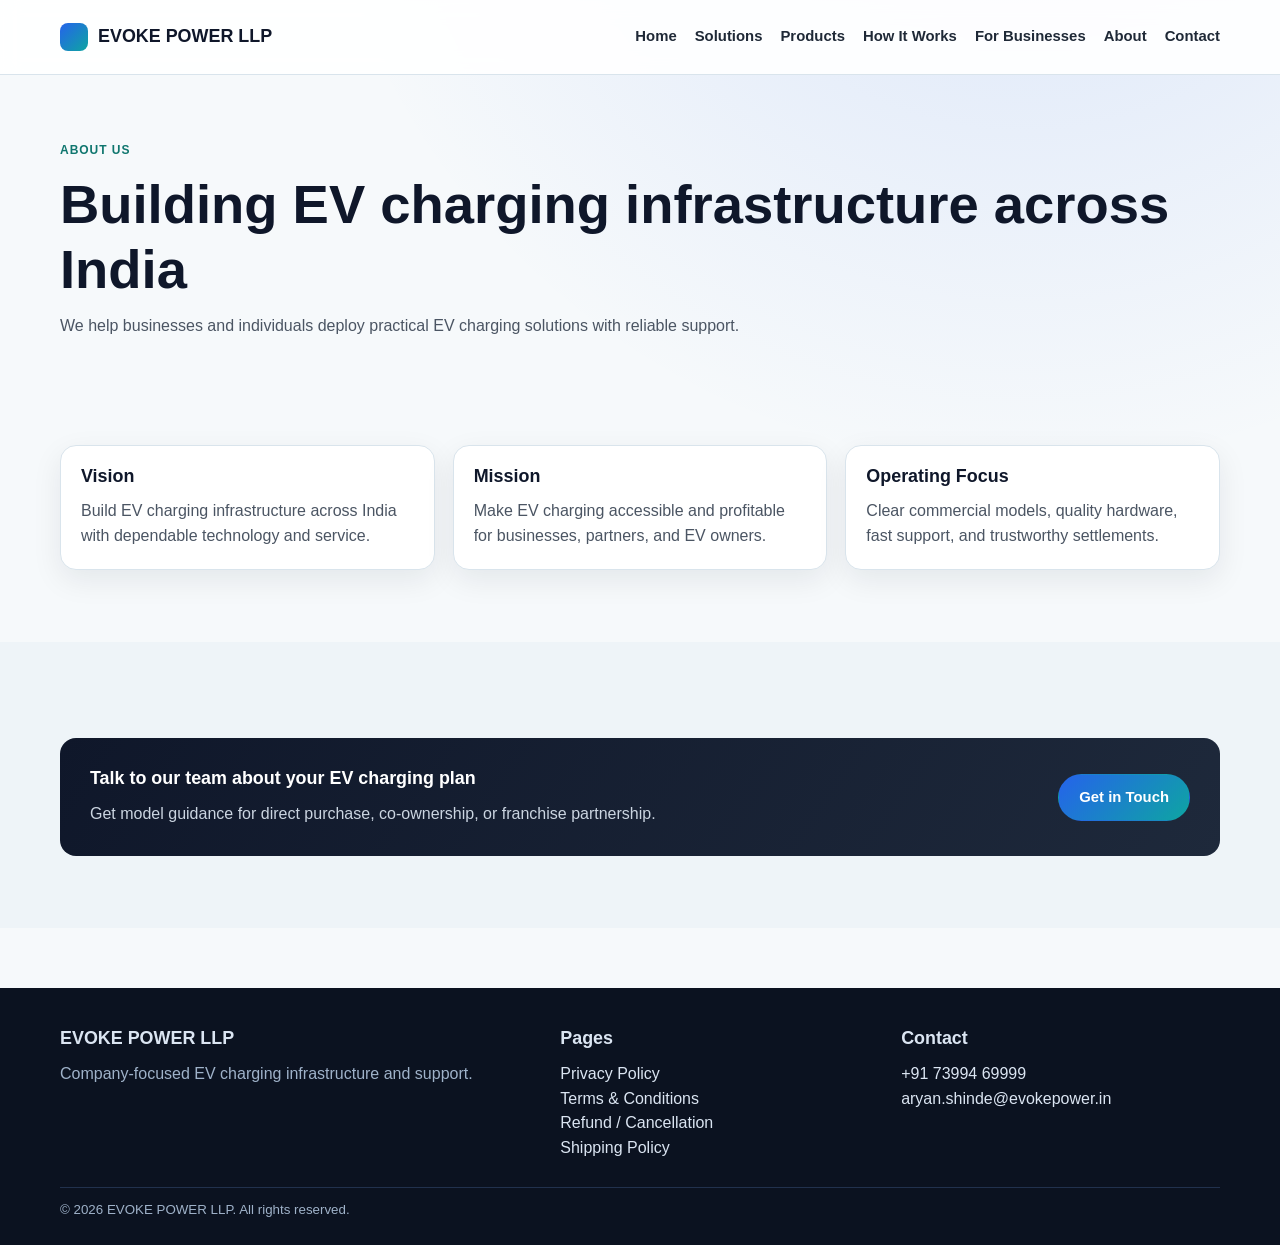
==== about.html @ 6a84e097 "Rebuild site into multi-page EV lead-generation website" ====
<!DOCTYPE html>
<html lang="en"><head><meta charset="UTF-8"><meta name="viewport" content="width=device-width, initial-scale=1.0"><title>About | EVOKE POWER LLP</title><meta name="description" content="EVOKE POWER LLP vision, mission, and approach to EV charging infrastructure across India."><link rel="stylesheet" href="assets/site.css"></head><body>
<header class="nav"><div class="container nav-inner"><a href="index.html" class="brand"><span class="brand-dot"></span>EVOKE POWER LLP</a><button id="menuBtn" class="menu-btn" type="button">Menu</button><nav id="navLinks" class="nav-links"><a href="index.html">Home</a><a href="solutions.html">Solutions</a><a href="products.html">Products</a><a href="how-it-works.html">How It Works</a><a href="businesses.html">For Businesses</a><a href="about.html">About</a><a href="contact.html">Contact</a></nav></div></header>
<main>
<section class="page-hero"><div class="container"><span class="eyebrow">About Us</span><h1>Building EV charging infrastructure across India</h1><p>We help businesses and individuals deploy practical EV charging solutions with reliable support.</p></div></section>
<section class="section"><div class="container grid-3">
<article class="card"><h3>Vision</h3><p>Build EV charging infrastructure across India with dependable technology and service.</p></article>
<article class="card"><h3>Mission</h3><p>Make EV charging accessible and profitable for businesses, partners, and EV owners.</p></article>
<article class="card"><h3>Operating Focus</h3><p>Clear commercial models, quality hardware, fast support, and trustworthy settlements.</p></article>
</div></section>
<section class="section section-alt"><div class="container cta-band"><div><h3>Talk to our team about your EV charging plan</h3><p>Get model guidance for direct purchase, co-ownership, or franchise partnership.</p></div><a class="btn btn-primary" href="contact.html">Get in Touch</a></div></section>
</main>
<footer class="footer"><div class="container footer-top"><div><h3>EVOKE POWER LLP</h3><p>Company-focused EV charging infrastructure and support.</p></div><div><h3>Pages</h3><p><a href="privacy.html">Privacy Policy</a><br><a href="terms.html">Terms & Conditions</a><br><a href="refund-cancellation.html">Refund / Cancellation</a><br><a href="shipping-policy.html">Shipping Policy</a></p></div><div><h3>Contact</h3><p><a href="tel:+917399469999">+91 73994 69999</a><br><a href="mailto:aryan.shinde@evokepower.in">aryan.shinde@evokepower.in</a></p></div></div><div class="container"><small>© 2026 EVOKE POWER LLP. All rights reserved.</small></div></footer>
<script src="assets/site.js"></script>
</body></html>
---- assets/site.css ----
:root {
  --bg: #f6f9fb;
  --bg-alt: #eef4f8;
  --surface: #ffffff;
  --text: #0f172a;
  --muted: #4b5563;
  --accent: #0ea5a2;
  --accent-dark: #0f766e;
  --blue: #2563eb;
  --line: #d9e4ec;
  --radius: 16px;
  --shadow: 0 10px 30px rgba(15, 23, 42, 0.08);
}

* { box-sizing: border-box; }
html, body { margin: 0; padding: 0; }
body {
  font-family: "Inter", "Segoe UI", Arial, sans-serif;
  color: var(--text);
  background: radial-gradient(circle at 80% -20%, rgba(37, 99, 235, 0.14), transparent 40%), var(--bg);
  line-height: 1.55;
}

.container { width: min(1160px, 92%); margin: 0 auto; }
.section { padding: 72px 0; }
.section-alt { background: var(--bg-alt); }
.eyebrow {
  display: inline-block;
  font-size: 12px;
  letter-spacing: 0.08em;
  text-transform: uppercase;
  color: var(--accent-dark);
  font-weight: 700;
  margin-bottom: 12px;
}

h1, h2, h3 { margin: 0 0 12px; line-height: 1.2; }
h1 { font-size: clamp(2rem, 4.5vw, 3.4rem); }
h2 { font-size: clamp(1.5rem, 3vw, 2.3rem); }
h3 { font-size: 1.12rem; }
p { color: var(--muted); margin: 0; }

.nav {
  position: sticky;
  top: 0;
  z-index: 50;
  -webkit-backdrop-filter: blur(10px);
  backdrop-filter: blur(10px);
  background: rgba(255, 255, 255, 0.9);
  border-bottom: 1px solid var(--line);
}
.nav-inner {
  min-height: 74px;
  display: flex;
  align-items: center;
  justify-content: space-between;
  gap: 20px;
}
.brand {
  text-decoration: none;
  color: var(--text);
  font-weight: 800;
  font-size: 1.12rem;
  display: inline-flex;
  align-items: center;
  gap: 10px;
}
.brand-dot {
  width: 28px;
  height: 28px;
  border-radius: 8px;
  background: linear-gradient(135deg, var(--blue), var(--accent));
}
.nav-links { display: flex; gap: 18px; align-items: center; }
.nav-links a {
  text-decoration: none;
  color: #1f2937;
  font-size: 0.93rem;
  font-weight: 600;
}
.menu-btn { display: none; }

.btn {
  display: inline-flex;
  align-items: center;
  justify-content: center;
  gap: 8px;
  border-radius: 999px;
  padding: 11px 20px;
  text-decoration: none;
  font-weight: 700;
  font-size: 0.93rem;
  border: 1px solid transparent;
}
.btn-primary {
  background: linear-gradient(135deg, var(--blue), var(--accent));
  color: white;
}
.btn-secondary {
  color: var(--blue);
  border-color: #b7c9e6;
  background: #fff;
}

.hero {
  padding: 84px 0 64px;
}
.hero-grid {
  display: grid;
  grid-template-columns: 1.15fr 0.85fr;
  gap: 40px;
  align-items: center;
}
.hero-card {
  background: var(--surface);
  border: 1px solid var(--line);
  border-radius: var(--radius);
  box-shadow: var(--shadow);
  padding: 26px;
}
.hero-stats {
  display: grid;
  grid-template-columns: 1fr 1fr;
  gap: 10px;
  margin-top: 16px;
}
.stat {
  background: #f8fbfd;
  border: 1px solid var(--line);
  border-radius: 12px;
  padding: 12px;
}
.stat strong { display: block; color: var(--text); }

.grid-3 { display: grid; grid-template-columns: repeat(3, 1fr); gap: 18px; }
.grid-5 { display: grid; grid-template-columns: repeat(5, 1fr); gap: 12px; }
.card {
  background: var(--surface);
  border: 1px solid var(--line);
  border-radius: var(--radius);
  box-shadow: var(--shadow);
  padding: 20px;
}
.card p { margin-top: 8px; }
.icon-chip {
  width: 44px;
  height: 44px;
  border-radius: 12px;
  background: linear-gradient(135deg, rgba(37,99,235,0.15), rgba(14,165,162,0.15));
  display: inline-flex;
  align-items: center;
  justify-content: center;
  margin-bottom: 10px;
  font-weight: 700;
  color: var(--blue);
}

.steps { display: grid; grid-template-columns: repeat(3, 1fr); gap: 16px; }
.step {
  background: #0f172a;
  color: white;
  border-radius: var(--radius);
  padding: 22px;
}
.step p { color: #c7d2fe; }

.cta-band {
  margin-top: 24px;
  background: linear-gradient(125deg, #0f172a, #1e293b);
  border-radius: var(--radius);
  color: white;
  padding: 30px;
  display: flex;
  justify-content: space-between;
  align-items: center;
  gap: 14px;
}
.cta-band p { color: #cbd5e1; }

.faq-item {
  border: 1px solid var(--line);
  border-radius: 12px;
  background: white;
  margin-bottom: 10px;
}
.faq-head {
  width: 100%;
  text-align: left;
  border: 0;
  background: transparent;
  padding: 14px 16px;
  font-weight: 700;
  cursor: pointer;
  color: var(--text);
}
.faq-body { padding: 0 16px 14px; display: none; }
.faq-item.open .faq-body { display: block; }

.form-wrap {
  display: grid;
  grid-template-columns: 1fr 1fr;
  gap: 24px;
}
.form-card {
  background: white;
  border: 1px solid var(--line);
  border-radius: var(--radius);
  box-shadow: var(--shadow);
  padding: 24px;
}
.field { margin-bottom: 12px; }
.field label {
  display: block;
  font-size: 0.86rem;
  font-weight: 700;
  color: #1f2937;
  margin-bottom: 6px;
}
.field input, .field select, .field textarea {
  width: 100%;
  padding: 11px 12px;
  border: 1px solid #c7d8e3;
  border-radius: 10px;
  font-size: 0.93rem;
  font-family: inherit;
}
.field textarea { min-height: 92px; resize: vertical; }
.row-2 { display: grid; grid-template-columns: 1fr 1fr; gap: 12px; }

.footer {
  background: #0b1220;
  color: #dbe5f2;
  margin-top: 60px;
}
.footer-top {
  padding: 40px 0 26px;
  display: grid;
  grid-template-columns: 1.5fr 1fr 1fr;
  gap: 22px;
}
.footer a { color: #dbe5f2; text-decoration: none; }
.footer p { color: #9fb2c9; }
.footer small {
  display: block;
  border-top: 1px solid #21314d;
  padding: 12px 0 24px;
  color: #9fb2c9;
}

.page-hero {
  padding: 62px 0 34px;
}
.mt-8 { margin-top: 8px; }
.mt-12 { margin-top: 12px; }
.mt-16 { margin-top: 16px; }
.mt-18 { margin-top: 18px; }
.mt-20 { margin-top: 20px; }
.mb-14 { margin-bottom: 14px; }
.max-860 { max-width: 860px; }
.flex-wrap-row { display: flex; gap: 10px; flex-wrap: wrap; }
.hero-meta { color: #1f2937; font-size: 0.9rem; }
.bullets { margin: 10px 0 0; padding-left: 18px; color: var(--muted); }
.bullets li { margin-bottom: 6px; }

@media (max-width: 980px) {
  .hero-grid, .form-wrap, .grid-5, .grid-3, .steps, .footer-top { grid-template-columns: 1fr; }
  .nav-links { display: none; position: absolute; top: 74px; left: 0; right: 0; background: white; padding: 12px 4%; border-bottom: 1px solid var(--line); flex-direction: column; align-items: flex-start; }
  .nav-links.open { display: flex; }
  .menu-btn { display: inline-flex; border: 1px solid var(--line); border-radius: 10px; padding: 8px 10px; background: white; }
}
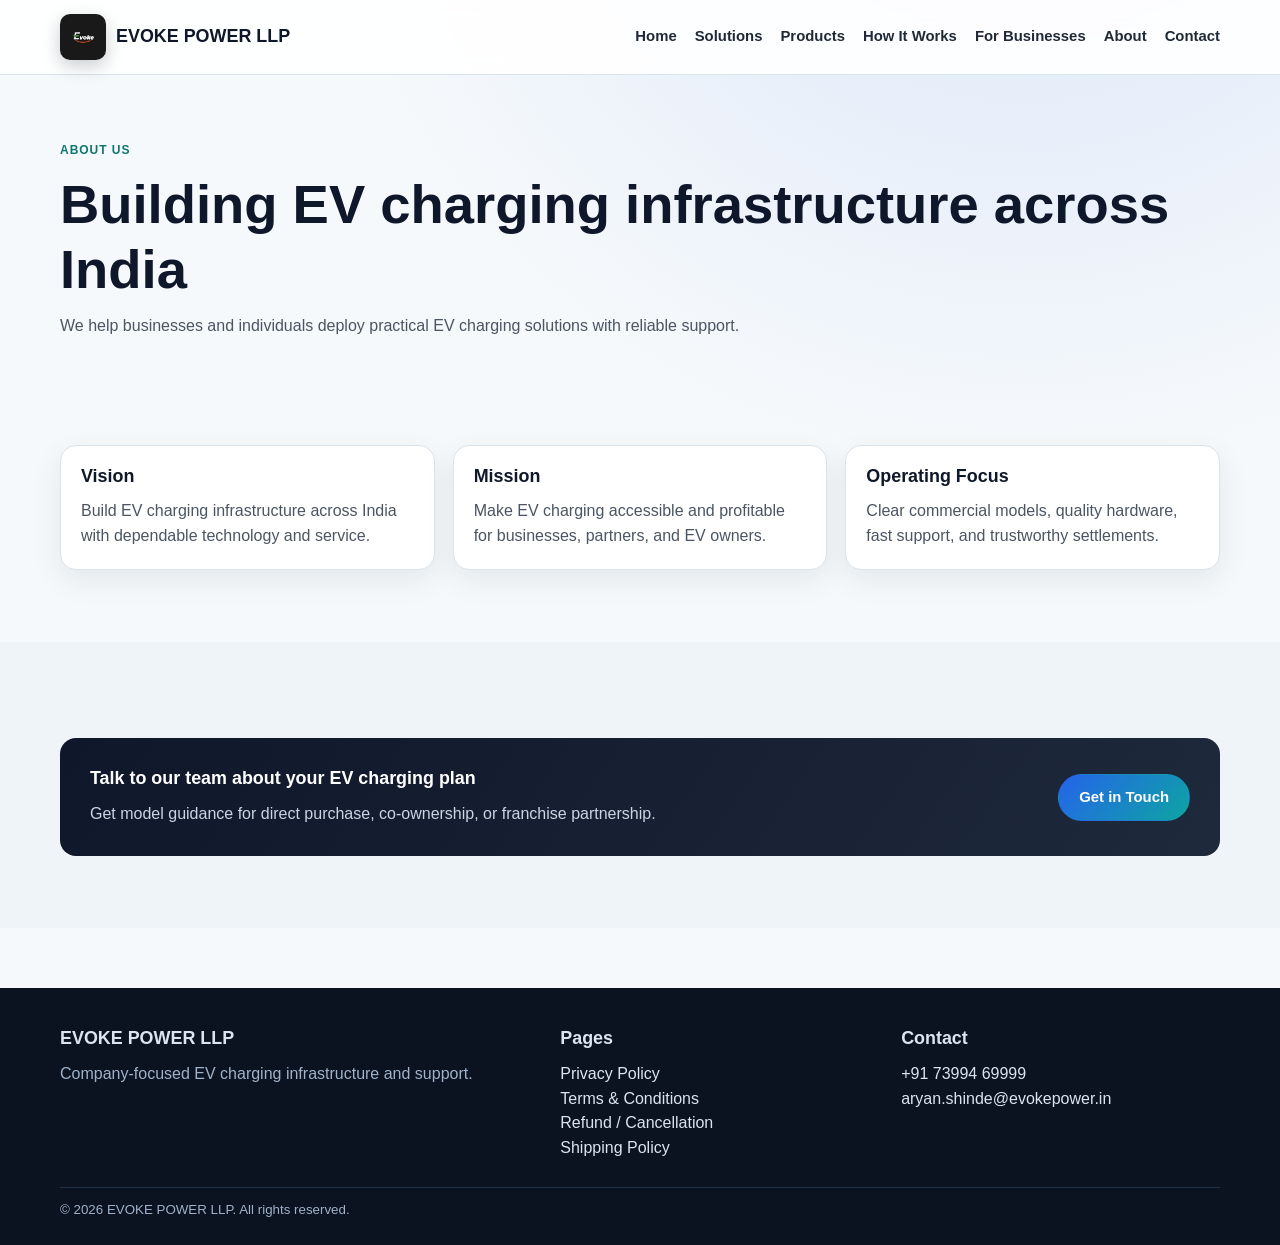
==== commit 928488cf: "Add company logo across site headers" ====
--- a/about.html
+++ b/about.html
@@ -1,6 +1,6 @@
 <!DOCTYPE html>
 <html lang="en"><head><meta charset="UTF-8"><meta name="viewport" content="width=device-width, initial-scale=1.0"><title>About | EVOKE POWER LLP</title><meta name="description" content="EVOKE POWER LLP vision, mission, and approach to EV charging infrastructure across India."><link rel="stylesheet" href="assets/site.css"></head><body>
-<header class="nav"><div class="container nav-inner"><a href="index.html" class="brand"><span class="brand-dot"></span>EVOKE POWER LLP</a><button id="menuBtn" class="menu-btn" type="button">Menu</button><nav id="navLinks" class="nav-links"><a href="index.html">Home</a><a href="solutions.html">Solutions</a><a href="products.html">Products</a><a href="how-it-works.html">How It Works</a><a href="businesses.html">For Businesses</a><a href="about.html">About</a><a href="contact.html">Contact</a></nav></div></header>
+<header class="nav"><div class="container nav-inner"><a href="index.html" class="brand"><img src="assets/logo.png" alt="EVOKE POWER LLP logo" class="brand-logo">EVOKE POWER LLP</a><button id="menuBtn" class="menu-btn" type="button">Menu</button><nav id="navLinks" class="nav-links"><a href="index.html">Home</a><a href="solutions.html">Solutions</a><a href="products.html">Products</a><a href="how-it-works.html">How It Works</a><a href="businesses.html">For Businesses</a><a href="about.html">About</a><a href="contact.html">Contact</a></nav></div></header>
 <main>
 <section class="page-hero"><div class="container"><span class="eyebrow">About Us</span><h1>Building EV charging infrastructure across India</h1><p>We help businesses and individuals deploy practical EV charging solutions with reliable support.</p></div></section>
 <section class="section"><div class="container grid-3">
--- a/assets/site.css
+++ b/assets/site.css
@@ -65,6 +65,13 @@
   align-items: center;
   gap: 10px;
 }
+.brand-logo {
+  width: 46px;
+  height: 46px;
+  object-fit: cover;
+  border-radius: 10px;
+  box-shadow: 0 6px 18px rgba(15, 23, 42, 0.22);
+}
 .brand-dot {
   width: 28px;
   height: 28px;
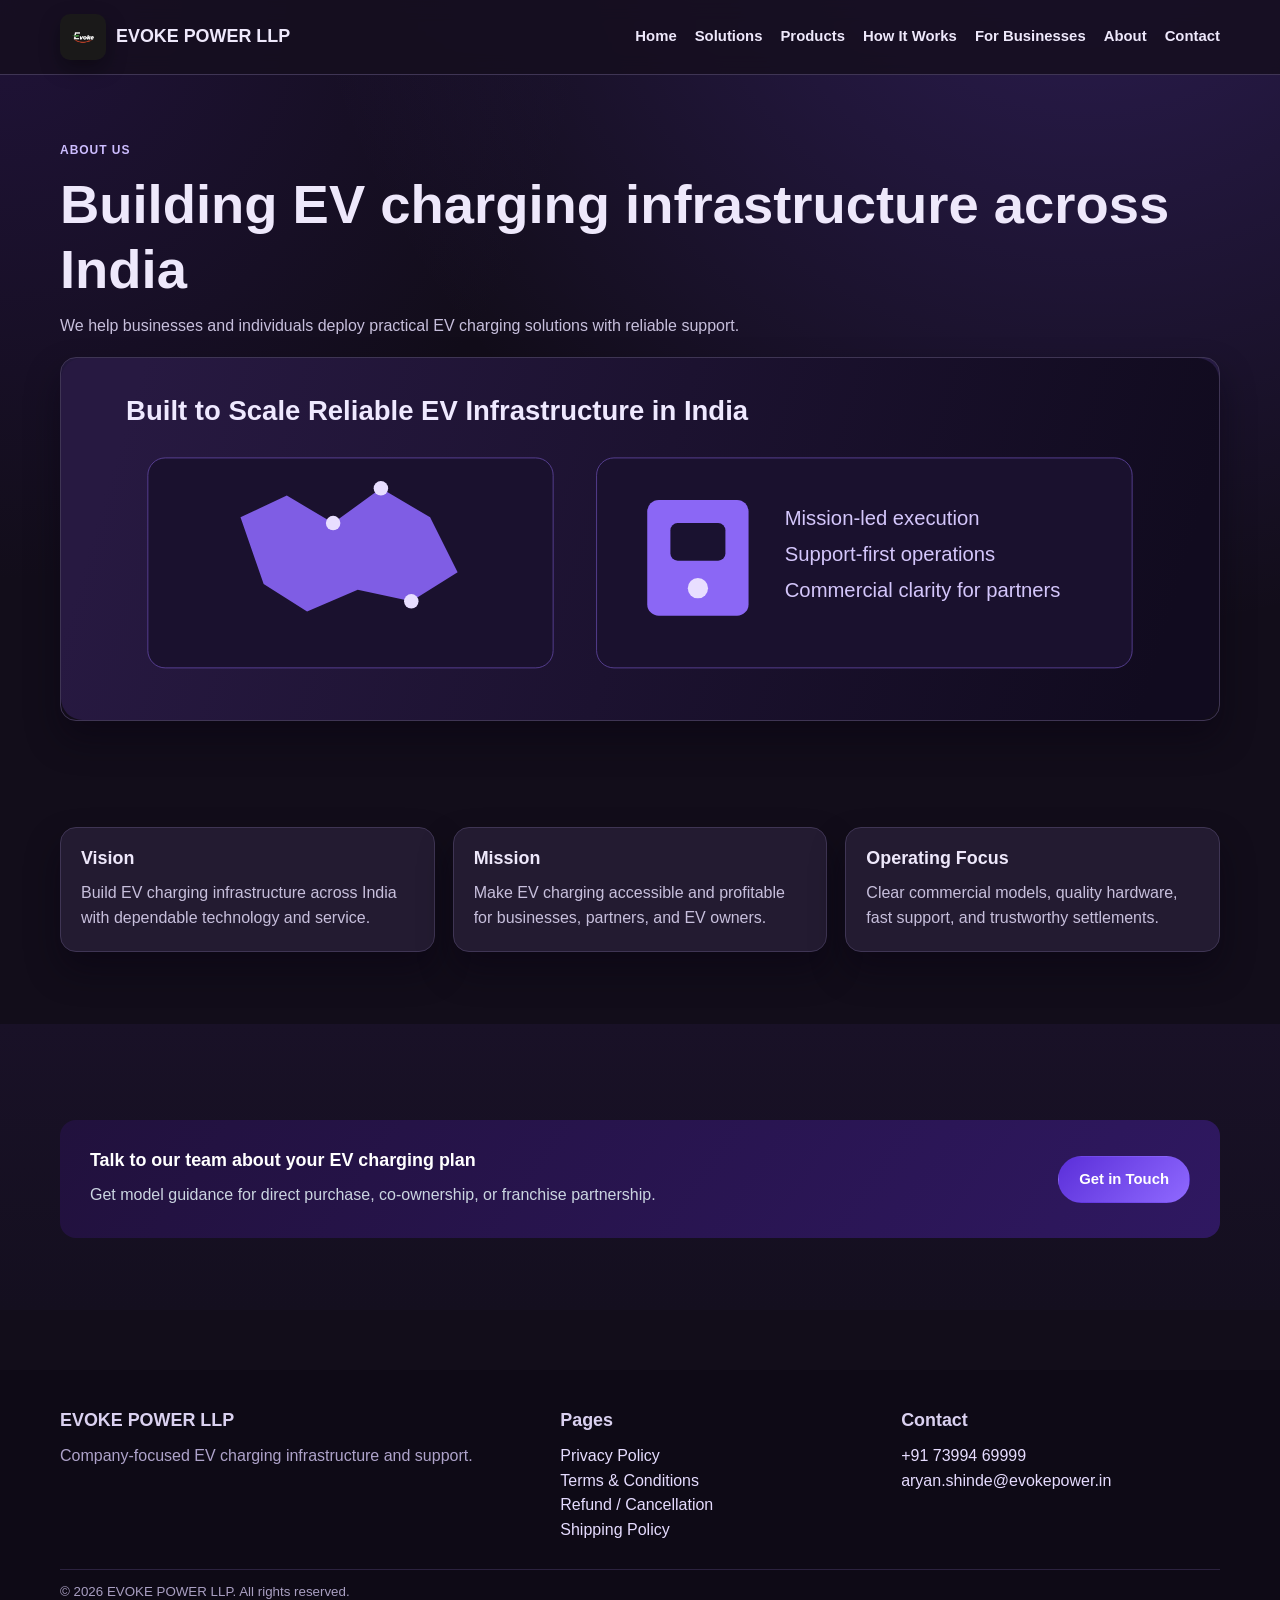
==== commit 7cdccad2: "Replace abstract visuals with EV-focused imagery and branded icon set" ====
--- a/about.html
+++ b/about.html
@@ -2,7 +2,7 @@
 <html lang="en"><head><meta charset="UTF-8"><meta name="viewport" content="width=device-width, initial-scale=1.0"><title>About | EVOKE POWER LLP</title><meta name="description" content="EVOKE POWER LLP vision, mission, and approach to EV charging infrastructure across India."><link rel="stylesheet" href="assets/site.css"></head><body>
 <header class="nav"><div class="container nav-inner"><a href="index.html" class="brand"><img src="assets/logo.png" alt="EVOKE POWER LLP logo" class="brand-logo">EVOKE POWER LLP</a><button id="menuBtn" class="menu-btn" type="button">Menu</button><nav id="navLinks" class="nav-links"><a href="index.html">Home</a><a href="solutions.html">Solutions</a><a href="products.html">Products</a><a href="how-it-works.html">How It Works</a><a href="businesses.html">For Businesses</a><a href="about.html">About</a><a href="contact.html">Contact</a></nav></div></header>
 <main>
-<section class="page-hero"><div class="container"><span class="eyebrow">About Us</span><h1>Building EV charging infrastructure across India</h1><p>We help businesses and individuals deploy practical EV charging solutions with reliable support.</p></div></section>
+<section class="page-hero"><div class="container"><span class="eyebrow">About Us</span><h1>Building EV charging infrastructure across India</h1><p>We help businesses and individuals deploy practical EV charging solutions with reliable support.</p><div class="page-media"><img src="assets/about-strip.svg" alt="EVOKE POWER mission and EV charging expansion across India"></div></div></section>
 <section class="section"><div class="container grid-3">
 <article class="card"><h3>Vision</h3><p>Build EV charging infrastructure across India with dependable technology and service.</p></article>
 <article class="card"><h3>Mission</h3><p>Make EV charging accessible and profitable for businesses, partners, and EV owners.</p></article>
--- a/assets/site.css
+++ b/assets/site.css
@@ -1,15 +1,15 @@
 :root {
-  --bg: #f6f9fb;
-  --bg-alt: #eef4f8;
-  --surface: #ffffff;
-  --text: #0f172a;
-  --muted: #4b5563;
-  --accent: #0ea5a2;
-  --accent-dark: #0f766e;
-  --blue: #2563eb;
-  --line: #d9e4ec;
+  --bg: #120d1a;
+  --bg-alt: #1a1326;
+  --surface: #231b31;
+  --text: #eee8fb;
+  --muted: #c7bfdc;
+  --accent: #a58bff;
+  --accent-dark: #cdbdff;
+  --blue: #7c4dff;
+  --line: #3f3554;
   --radius: 16px;
-  --shadow: 0 10px 30px rgba(15, 23, 42, 0.08);
+  --shadow: 0 18px 34px rgba(7, 3, 16, 0.42);
 }
 
 * { box-sizing: border-box; }
@@ -17,13 +17,15 @@
 body {
   font-family: "Inter", "Segoe UI", Arial, sans-serif;
   color: var(--text);
-  background: radial-gradient(circle at 80% -20%, rgba(37, 99, 235, 0.14), transparent 40%), var(--bg);
+  background: radial-gradient(circle at 85% -10%, rgba(124, 77, 255, 0.26), transparent 38%),
+              radial-gradient(circle at 0% 0%, rgba(47, 25, 90, 0.48), transparent 28%),
+              var(--bg);
   line-height: 1.55;
 }
 
 .container { width: min(1160px, 92%); margin: 0 auto; }
 .section { padding: 72px 0; }
-.section-alt { background: var(--bg-alt); }
+.section-alt { background: linear-gradient(180deg, #191127 0%, #140f1f 100%); }
 .eyebrow {
   display: inline-block;
   font-size: 12px;
@@ -46,7 +48,7 @@
   z-index: 50;
   -webkit-backdrop-filter: blur(10px);
   backdrop-filter: blur(10px);
-  background: rgba(255, 255, 255, 0.9);
+  background: rgba(21, 15, 31, 0.86);
   border-bottom: 1px solid var(--line);
 }
 .nav-inner {
@@ -70,7 +72,7 @@
   height: 46px;
   object-fit: cover;
   border-radius: 10px;
-  box-shadow: 0 6px 18px rgba(15, 23, 42, 0.22);
+  box-shadow: 0 8px 20px rgba(0, 0, 0, 0.35);
 }
 .brand-dot {
   width: 28px;
@@ -81,7 +83,7 @@
 .nav-links { display: flex; gap: 18px; align-items: center; }
 .nav-links a {
   text-decoration: none;
-  color: #1f2937;
+  color: #eee8fb;
   font-size: 0.93rem;
   font-weight: 600;
 }
@@ -100,13 +102,13 @@
   border: 1px solid transparent;
 }
 .btn-primary {
-  background: linear-gradient(135deg, var(--blue), var(--accent));
+  background: linear-gradient(135deg, #5b2fd9, #8f69ff);
   color: white;
 }
 .btn-secondary {
-  color: var(--blue);
-  border-color: #b7c9e6;
-  background: #fff;
+  color: #e9ddff;
+  border-color: #7f65b9;
+  background: rgba(124, 77, 255, 0.14);
 }
 
 .hero {
@@ -124,6 +126,25 @@
   border-radius: var(--radius);
   box-shadow: var(--shadow);
   padding: 26px;
+  position: relative;
+  overflow: hidden;
+}
+.hero-card::before {
+  content: "";
+  position: absolute;
+  inset: -35% -25% auto;
+  height: 220px;
+  background: radial-gradient(circle, rgba(143, 105, 255, 0.38), rgba(143, 105, 255, 0));
+  filter: blur(20px);
+  animation: floatGlow 9s ease-in-out infinite;
+  pointer-events: none;
+}
+.hero-media {
+  width: 100%;
+  border-radius: 14px;
+  border: 1px solid var(--line);
+  margin-bottom: 14px;
+  display: block;
 }
 .hero-stats {
   display: grid;
@@ -132,7 +153,7 @@
   margin-top: 16px;
 }
 .stat {
-  background: #f8fbfd;
+  background: #1a1427;
   border: 1px solid var(--line);
   border-radius: 12px;
   padding: 12px;
@@ -149,22 +170,82 @@
   padding: 20px;
 }
 .card p { margin-top: 8px; }
+.visual-block {
+  margin-top: 20px;
+  display: grid;
+  grid-template-columns: 1.2fr 0.8fr;
+  gap: 16px;
+}
+.visual-card {
+  background: var(--surface);
+  border: 1px solid var(--line);
+  border-radius: var(--radius);
+  box-shadow: var(--shadow);
+  overflow: hidden;
+}
+.visual-card img {
+  width: 100%;
+  display: block;
+  object-fit: cover;
+  min-height: 210px;
+}
+.visual-caption {
+  padding: 14px 16px 16px;
+}
+.page-media {
+  margin-top: 18px;
+  border: 1px solid var(--line);
+  border-radius: var(--radius);
+  overflow: hidden;
+  box-shadow: var(--shadow);
+  position: relative;
+}
+.page-media::before {
+  content: "";
+  position: absolute;
+  inset: -40% -20% auto;
+  height: 200px;
+  background: radial-gradient(circle, rgba(136, 102, 255, 0.36), rgba(136, 102, 255, 0));
+  filter: blur(24px);
+  animation: floatGlow 11s ease-in-out infinite reverse;
+  pointer-events: none;
+}
+.page-media img {
+  width: 100%;
+  display: block;
+  min-height: 220px;
+  object-fit: cover;
+  position: relative;
+  z-index: 1;
+}
 .icon-chip {
   width: 44px;
   height: 44px;
   border-radius: 12px;
-  background: linear-gradient(135deg, rgba(37,99,235,0.15), rgba(14,165,162,0.15));
+  background: linear-gradient(135deg, rgba(124,77,255,0.25), rgba(165,139,255,0.25));
   display: inline-flex;
   align-items: center;
   justify-content: center;
   margin-bottom: 10px;
   font-weight: 700;
-  color: var(--blue);
+  color: #ded0ff;
+}
+.icon-chip.icon-chip-image {
+  width: 58px;
+  height: 58px;
+  background: rgba(138, 103, 245, 0.22);
+  border: 1px solid rgba(201, 183, 255, 0.3);
+  padding: 8px;
+}
+.icon-chip-image img {
+  width: 100%;
+  height: 100%;
+  display: block;
 }
 
 .steps { display: grid; grid-template-columns: repeat(3, 1fr); gap: 16px; }
 .step {
-  background: #0f172a;
+  background: linear-gradient(160deg, #171025, #23193a);
   color: white;
   border-radius: var(--radius);
   padding: 22px;
@@ -173,7 +254,7 @@
 
 .cta-band {
   margin-top: 24px;
-  background: linear-gradient(125deg, #0f172a, #1e293b);
+  background: linear-gradient(125deg, #21113d, #2f1861);
   border-radius: var(--radius);
   color: white;
   padding: 30px;
@@ -187,7 +268,7 @@
 .faq-item {
   border: 1px solid var(--line);
   border-radius: 12px;
-  background: white;
+  background: #191426;
   margin-bottom: 10px;
 }
 .faq-head {
@@ -198,7 +279,7 @@
   padding: 14px 16px;
   font-weight: 700;
   cursor: pointer;
-  color: var(--text);
+  color: #f2ecff;
 }
 .faq-body { padding: 0 16px 14px; display: none; }
 .faq-item.open .faq-body { display: block; }
@@ -209,8 +290,8 @@
   gap: 24px;
 }
 .form-card {
-  background: white;
-  border: 1px solid var(--line);
+  background: #ffffff;
+  border: 1px solid #d8cee9;
   border-radius: var(--radius);
   box-shadow: var(--shadow);
   padding: 24px;
@@ -235,8 +316,8 @@
 .row-2 { display: grid; grid-template-columns: 1fr 1fr; gap: 12px; }
 
 .footer {
-  background: #0b1220;
-  color: #dbe5f2;
+  background: #0e0a16;
+  color: #dad1f0;
   margin-top: 60px;
 }
 .footer-top {
@@ -245,13 +326,13 @@
   grid-template-columns: 1.5fr 1fr 1fr;
   gap: 22px;
 }
-.footer a { color: #dbe5f2; text-decoration: none; }
-.footer p { color: #9fb2c9; }
+.footer a { color: #e6dcff; text-decoration: none; }
+.footer p { color: #aea3ca; }
 .footer small {
   display: block;
-  border-top: 1px solid #21314d;
+  border-top: 1px solid #2b223f;
   padding: 12px 0 24px;
-  color: #9fb2c9;
+  color: #a99fc2;
 }
 
 .page-hero {
@@ -265,13 +346,28 @@
 .mb-14 { margin-bottom: 14px; }
 .max-860 { max-width: 860px; }
 .flex-wrap-row { display: flex; gap: 10px; flex-wrap: wrap; }
-.hero-meta { color: #1f2937; font-size: 0.9rem; }
+.hero-meta { color: #d8cef2; font-size: 0.9rem; }
 .bullets { margin: 10px 0 0; padding-left: 18px; color: var(--muted); }
 .bullets li { margin-bottom: 6px; }
 
+@keyframes floatGlow {
+  0% {
+    transform: translate3d(-1.5%, -2%, 0) scale(0.96);
+    opacity: 0.7;
+  }
+  50% {
+    transform: translate3d(2%, 2%, 0) scale(1.04);
+    opacity: 1;
+  }
+  100% {
+    transform: translate3d(-1.5%, -2%, 0) scale(0.96);
+    opacity: 0.7;
+  }
+}
+
 @media (max-width: 980px) {
-  .hero-grid, .form-wrap, .grid-5, .grid-3, .steps, .footer-top { grid-template-columns: 1fr; }
-  .nav-links { display: none; position: absolute; top: 74px; left: 0; right: 0; background: white; padding: 12px 4%; border-bottom: 1px solid var(--line); flex-direction: column; align-items: flex-start; }
+  .hero-grid, .form-wrap, .grid-5, .grid-3, .steps, .footer-top, .visual-block { grid-template-columns: 1fr; }
+  .nav-links { display: none; position: absolute; top: 74px; left: 0; right: 0; background: #171124; padding: 12px 4%; border-bottom: 1px solid var(--line); flex-direction: column; align-items: flex-start; }
   .nav-links.open { display: flex; }
-  .menu-btn { display: inline-flex; border: 1px solid var(--line); border-radius: 10px; padding: 8px 10px; background: white; }
-}
+  .menu-btn { display: inline-flex; color: #f2ecff; border: 1px solid var(--line); border-radius: 10px; padding: 8px 10px; background: #201730; }
+}
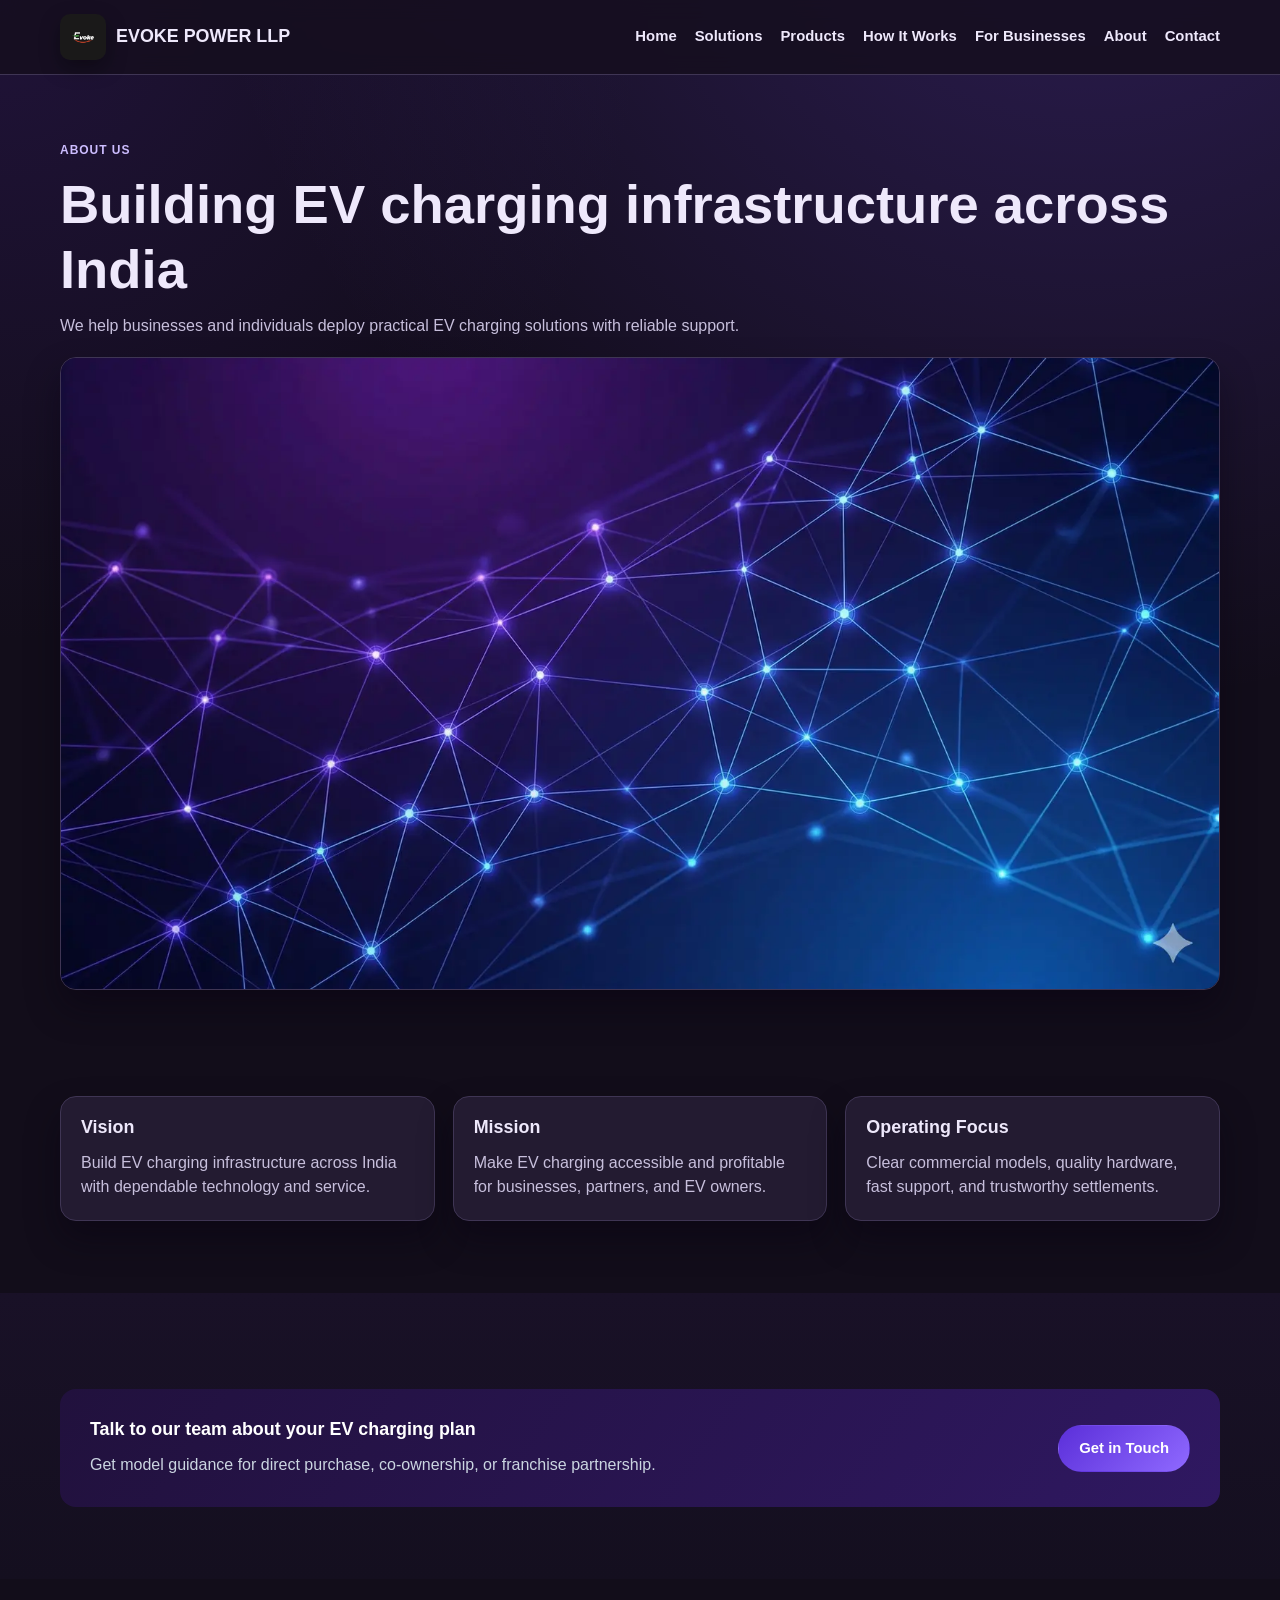
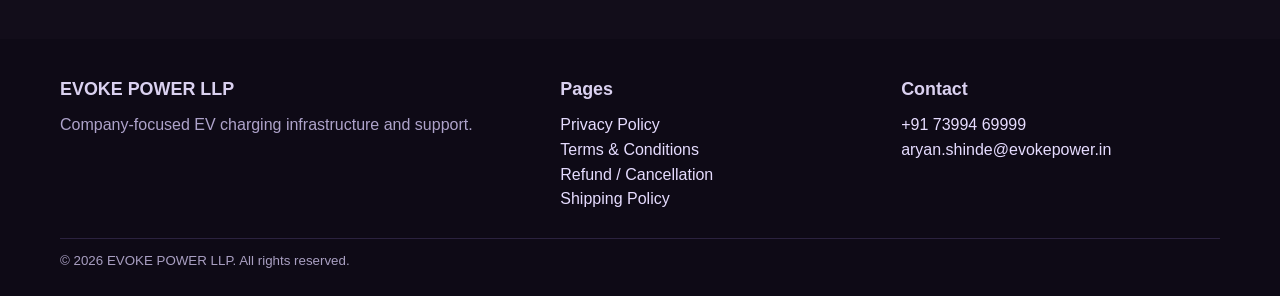
==== commit 341460fc: "Optimize images and update website to use new visual assets" ====
--- a/about.html
+++ b/about.html
@@ -2,7 +2,7 @@
 <html lang="en"><head><meta charset="UTF-8"><meta name="viewport" content="width=device-width, initial-scale=1.0"><title>About | EVOKE POWER LLP</title><meta name="description" content="EVOKE POWER LLP vision, mission, and approach to EV charging infrastructure across India."><link rel="stylesheet" href="assets/site.css"></head><body>
 <header class="nav"><div class="container nav-inner"><a href="index.html" class="brand"><img src="assets/logo.png" alt="EVOKE POWER LLP logo" class="brand-logo">EVOKE POWER LLP</a><button id="menuBtn" class="menu-btn" type="button">Menu</button><nav id="navLinks" class="nav-links"><a href="index.html">Home</a><a href="solutions.html">Solutions</a><a href="products.html">Products</a><a href="how-it-works.html">How It Works</a><a href="businesses.html">For Businesses</a><a href="about.html">About</a><a href="contact.html">Contact</a></nav></div></header>
 <main>
-<section class="page-hero"><div class="container"><span class="eyebrow">About Us</span><h1>Building EV charging infrastructure across India</h1><p>We help businesses and individuals deploy practical EV charging solutions with reliable support.</p><div class="page-media"><img src="assets/about-strip.svg" alt="EVOKE POWER mission and EV charging expansion across India"></div></div></section>
+<section class="page-hero"><div class="container"><span class="eyebrow">About Us</span><h1>Building EV charging infrastructure across India</h1><p>We help businesses and individuals deploy practical EV charging solutions with reliable support.</p><div class="page-media"><img src="assets/ev-charging-3.webp" alt="EVOKE POWER mission and EV charging expansion across India"></div></div></section>
 <section class="section"><div class="container grid-3">
 <article class="card"><h3>Vision</h3><p>Build EV charging infrastructure across India with dependable technology and service.</p></article>
 <article class="card"><h3>Mission</h3><p>Make EV charging accessible and profitable for businesses, partners, and EV owners.</p></article>
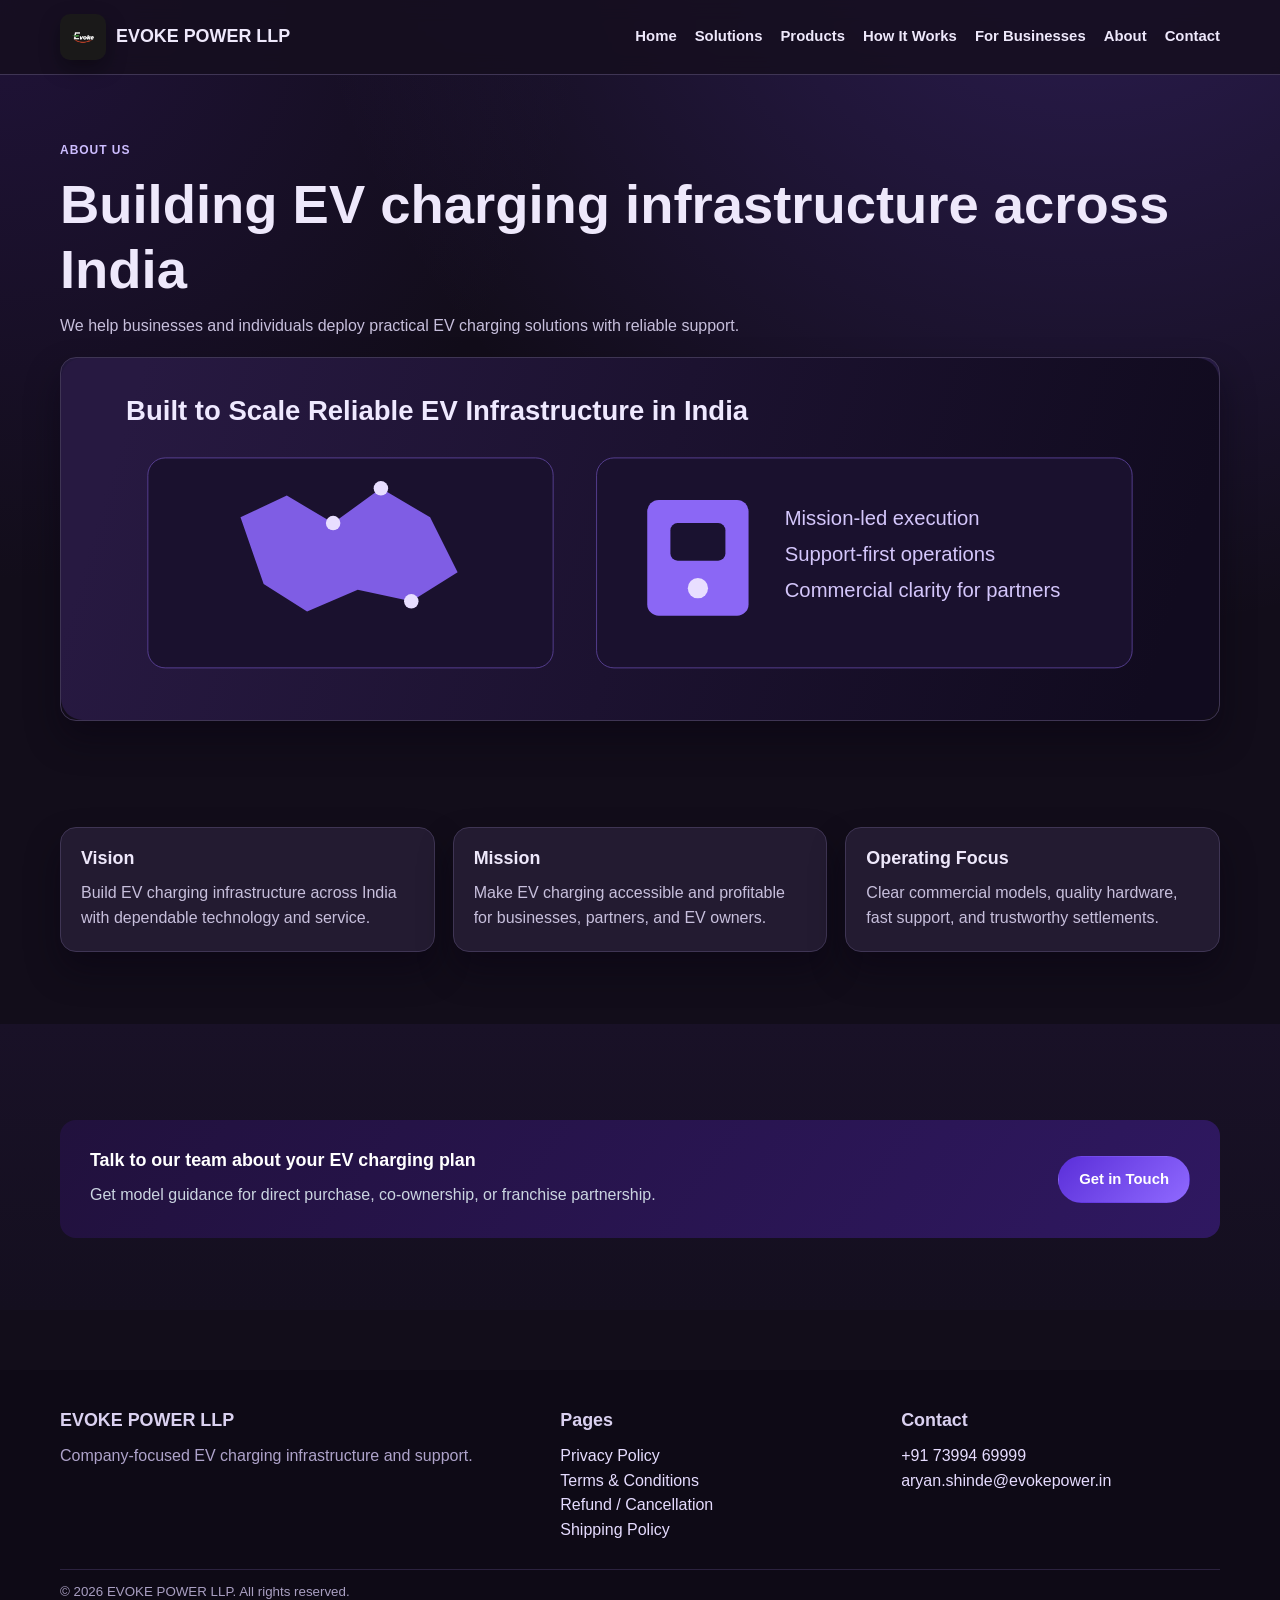
==== commit 91895f08: "Revert image on About page to previous asset" ====
--- a/about.html
+++ b/about.html
@@ -2,7 +2,7 @@
 <html lang="en"><head><meta charset="UTF-8"><meta name="viewport" content="width=device-width, initial-scale=1.0"><title>About | EVOKE POWER LLP</title><meta name="description" content="EVOKE POWER LLP vision, mission, and approach to EV charging infrastructure across India."><link rel="stylesheet" href="assets/site.css"></head><body>
 <header class="nav"><div class="container nav-inner"><a href="index.html" class="brand"><img src="assets/logo.png" alt="EVOKE POWER LLP logo" class="brand-logo">EVOKE POWER LLP</a><button id="menuBtn" class="menu-btn" type="button">Menu</button><nav id="navLinks" class="nav-links"><a href="index.html">Home</a><a href="solutions.html">Solutions</a><a href="products.html">Products</a><a href="how-it-works.html">How It Works</a><a href="businesses.html">For Businesses</a><a href="about.html">About</a><a href="contact.html">Contact</a></nav></div></header>
 <main>
-<section class="page-hero"><div class="container"><span class="eyebrow">About Us</span><h1>Building EV charging infrastructure across India</h1><p>We help businesses and individuals deploy practical EV charging solutions with reliable support.</p><div class="page-media"><img src="assets/ev-charging-3.webp" alt="EVOKE POWER mission and EV charging expansion across India"></div></div></section>
+<section class="page-hero"><div class="container"><span class="eyebrow">About Us</span><h1>Building EV charging infrastructure across India</h1><p>We help businesses and individuals deploy practical EV charging solutions with reliable support.</p><div class="page-media"><img src="assets/about-strip.svg" alt="EVOKE POWER mission and EV charging expansion across India"></div></div></section>
 <section class="section"><div class="container grid-3">
 <article class="card"><h3>Vision</h3><p>Build EV charging infrastructure across India with dependable technology and service.</p></article>
 <article class="card"><h3>Mission</h3><p>Make EV charging accessible and profitable for businesses, partners, and EV owners.</p></article>
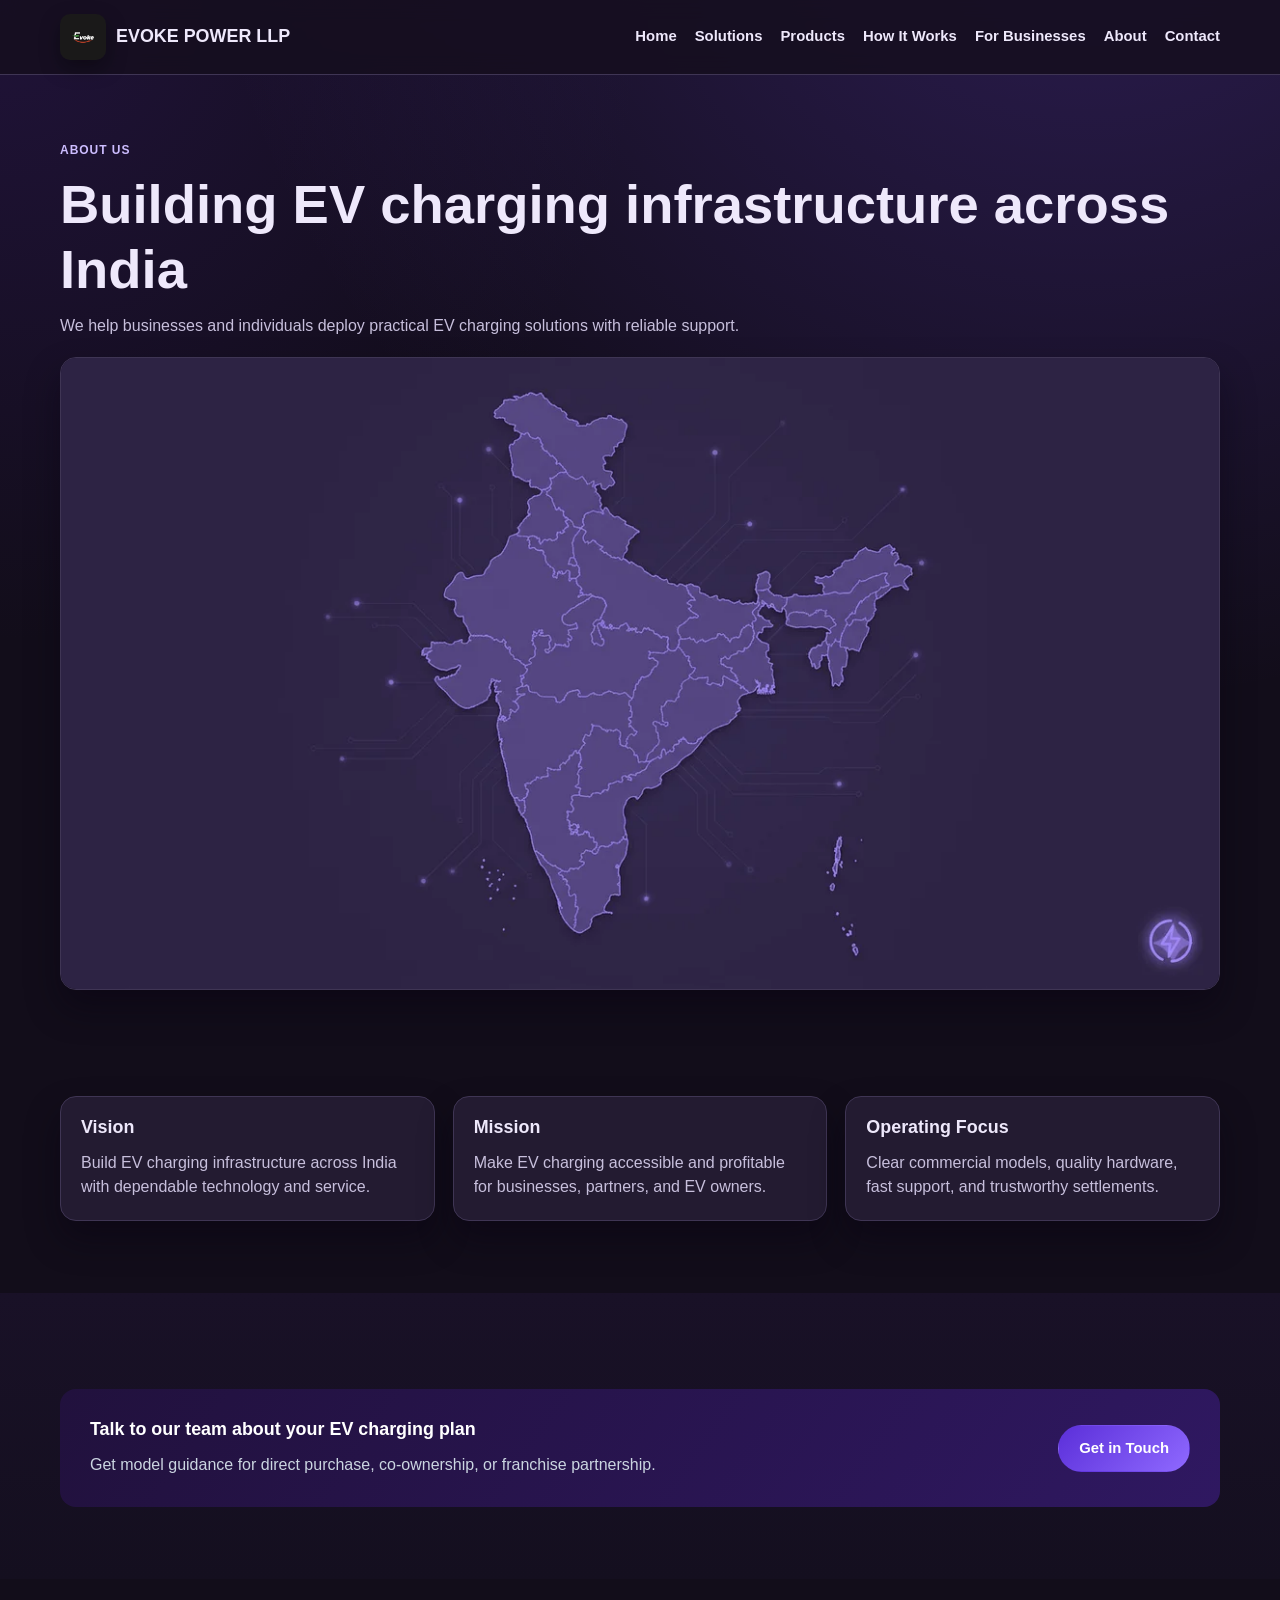
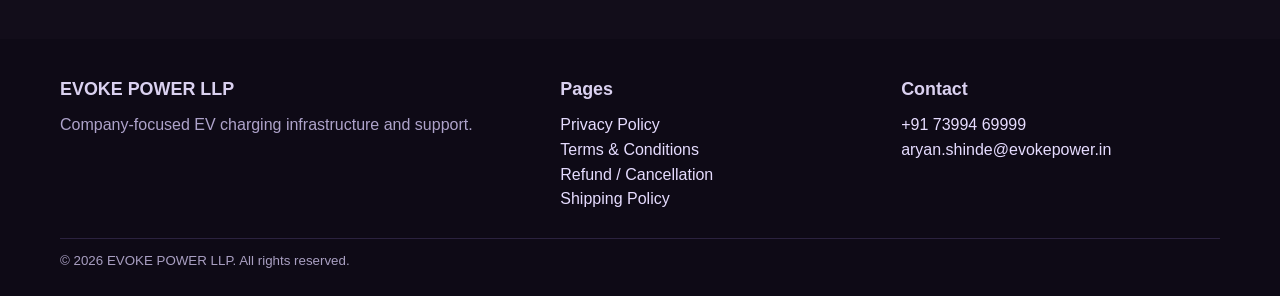
==== commit b32cf3a3: "Add and theme-process India map for About page" ====
--- a/about.html
+++ b/about.html
@@ -2,7 +2,7 @@
 <html lang="en"><head><meta charset="UTF-8"><meta name="viewport" content="width=device-width, initial-scale=1.0"><title>About | EVOKE POWER LLP</title><meta name="description" content="EVOKE POWER LLP vision, mission, and approach to EV charging infrastructure across India."><link rel="stylesheet" href="assets/site.css"></head><body>
 <header class="nav"><div class="container nav-inner"><a href="index.html" class="brand"><img src="assets/logo.png" alt="EVOKE POWER LLP logo" class="brand-logo">EVOKE POWER LLP</a><button id="menuBtn" class="menu-btn" type="button">Menu</button><nav id="navLinks" class="nav-links"><a href="index.html">Home</a><a href="solutions.html">Solutions</a><a href="products.html">Products</a><a href="how-it-works.html">How It Works</a><a href="businesses.html">For Businesses</a><a href="about.html">About</a><a href="contact.html">Contact</a></nav></div></header>
 <main>
-<section class="page-hero"><div class="container"><span class="eyebrow">About Us</span><h1>Building EV charging infrastructure across India</h1><p>We help businesses and individuals deploy practical EV charging solutions with reliable support.</p><div class="page-media"><img src="assets/about-strip.svg" alt="EVOKE POWER mission and EV charging expansion across India"></div></div></section>
+<section class="page-hero"><div class="container"><span class="eyebrow">About Us</span><h1>Building EV charging infrastructure across India</h1><p>We help businesses and individuals deploy practical EV charging solutions with reliable support.</p><div class="page-media"><img src="assets/india-map-themed.webp" alt="EVOKE POWER network expansion map across India"></div></div></section>
 <section class="section"><div class="container grid-3">
 <article class="card"><h3>Vision</h3><p>Build EV charging infrastructure across India with dependable technology and service.</p></article>
 <article class="card"><h3>Mission</h3><p>Make EV charging accessible and profitable for businesses, partners, and EV owners.</p></article>
--- a/assets/site.css
+++ b/assets/site.css
@@ -365,9 +365,45 @@
   }
 }
 
+
+/* Contact Page Improvements */
+.contact-info-list {
+  display: flex;
+  flex-direction: column;
+  gap: 16px;
+  margin-top: 16px;
+}
+.contact-item {
+  display: flex;
+  gap: 12px;
+  align-items: flex-start;
+}
+.contact-icon {
+  background: rgba(124, 77, 255, 0.15);
+  width: 36px;
+  height: 36px;
+  border-radius: 50%;
+  display: flex;
+  align-items: center;
+  justify-content: center;
+  font-size: 1.2rem;
+  flex-shrink: 0;
+}
+.contact-item strong {
+  display: block;
+  color: var(--text);
+  margin-bottom: 2px;
+}
+.contact-item p {
+  margin: 0;
+  font-size: 0.95rem;
+  line-height: 1.4;
+}
+.map-container {
+  border-radius: 12px;
+  overflow: hidden;
+  border: 1px solid var(--line);
+}
 @media (max-width: 980px) {
-  .hero-grid, .form-wrap, .grid-5, .grid-3, .steps, .footer-top, .visual-block { grid-template-columns: 1fr; }
-  .nav-links { display: none; position: absolute; top: 74px; left: 0; right: 0; background: #171124; padding: 12px 4%; border-bottom: 1px solid var(--line); flex-direction: column; align-items: flex-start; }
-  .nav-links.open { display: flex; }
   .menu-btn { display: inline-flex; color: #f2ecff; border: 1px solid var(--line); border-radius: 10px; padding: 8px 10px; background: #201730; }
 }
